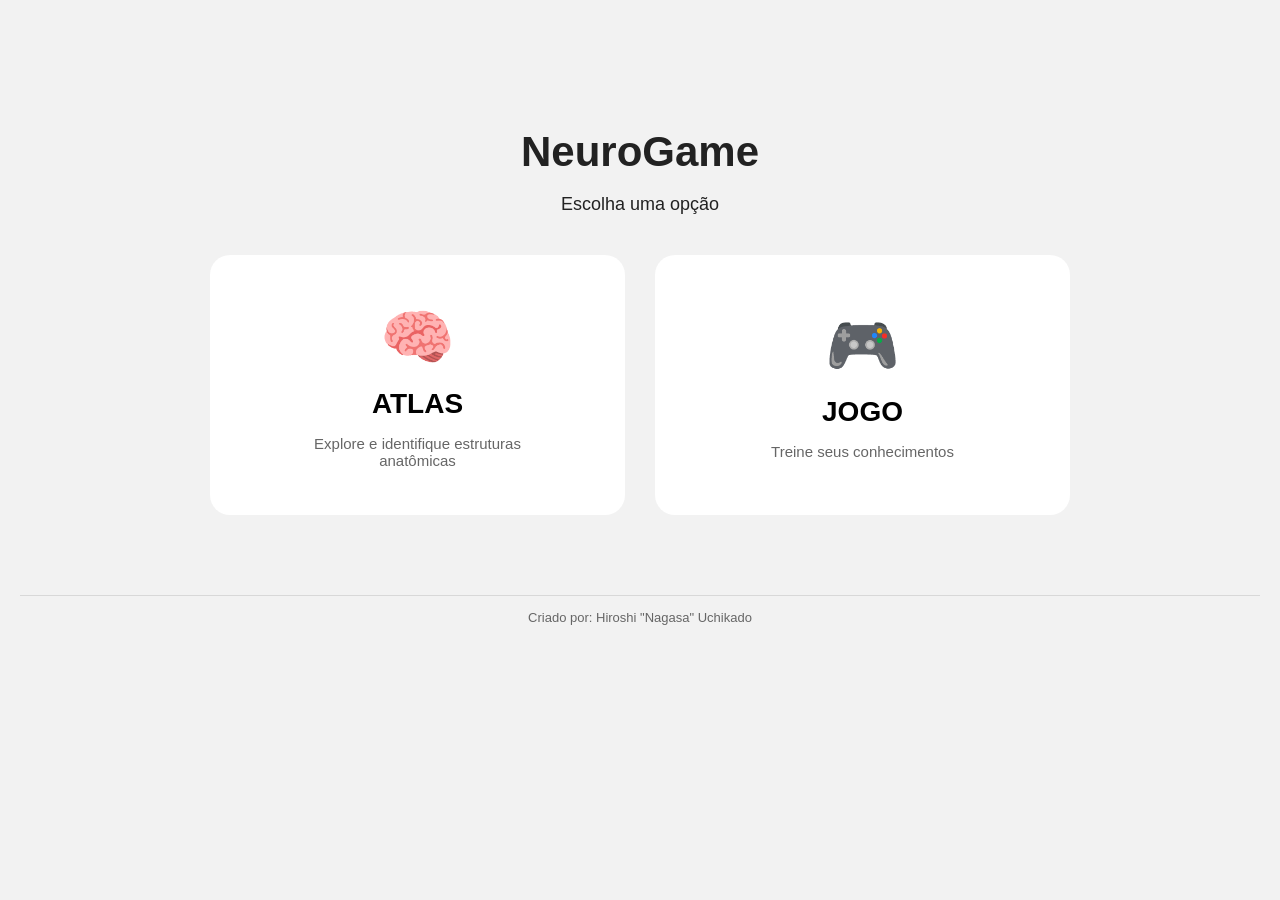
==== index.html @ 79e235a6 "Versão 1.2" ====
<!DOCTYPE html>
<html lang="pt-BR">

<head>

    <meta charset="UTF-8">

    <meta
        name="viewport"
        content="width=device-width, initial-scale=1.0"
    >

    <title>NeuroGame</title>

    <link
        rel="stylesheet"
        href="style.css"
    >

</head>


<body>


<main class="menu-principal">

    <h1>
        NeuroGame
    </h1>

    <p>
        Escolha uma opção
    </p>


    <div class="opcoes-principais">


        <button
            class="opcao-principal"
            id="abrirAtlas"
            type="button"
        >

            <span class="icone-principal">
                🧠
            </span>

            <strong>
                ATLAS
            </strong>

            <small>
                Explore e identifique estruturas anatômicas
            </small>

        </button>


        <button
            class="opcao-principal"
            id="abrirJogo"
            type="button"
        >

            <span class="icone-principal">
                🎮
            </span>

            <strong>
                JOGO
            </strong>

            <small>
                Treine seus conhecimentos
            </small>

        </button>


    </div>

</main>


<script>

    document
        .getElementById(
            "abrirAtlas"
        )
        .addEventListener(
            "click",
            function() {

                window.location.href =
                    "atlas.html";

            }
        );


    document
        .getElementById(
            "abrirJogo"
        )
        .addEventListener(
            "click",
            function() {

                window.location.href =
                    "jogo-menu.html";

            }
        );

</script>
<footer class="assinatura-site">

    Criado por: Hiroshi "Nagasa" Uchikado

</footer>

</body>

</html>
---- style.css ----
/* ======================================================
   NEUROGAME — STYLE.CSS
   ====================================================== */


/* =========================
   BASE
   ========================= */

* {
    box-sizing: border-box;
}


body {
    margin: 0;
    padding: 20px;

    font-family:
        Arial,
        Helvetica,
        sans-serif;

    background: #f2f2f2;
    color: #222;
}


/* ======================================================
   MENU DE MAPAS / ATLAS
   ====================================================== */

.menu-mapas {
    display: grid;

    grid-template-columns:
        repeat(
            4,
            minmax(0, 1fr)
        );

    gap: 20px;

    max-width: 1000px;

    margin: 30px auto;

    padding: 0 20px;
}


/* =========================
   CARDS DE MAPA E ATLAS
   ========================= */

.card-mapa,
.card-atlas {

    width: 100%;

    padding: 14px;

    border:
        2px solid transparent;

    border-radius: 14px;

    background: white;

    cursor: pointer;

    display: flex;

    flex-direction: column;

    align-items: center;

    gap: 12px;

    transition:
        transform 0.2s ease,
        border-color 0.2s ease,
        box-shadow 0.2s ease;
}


.card-mapa img,
.card-atlas img {

    width: 100%;

    height: 150px;

    object-fit: contain;

    border-radius: 10px;
}


.card-mapa span,
.card-atlas span {

    font-size: 16px;

    font-weight: 700;

    text-align: center;

    line-height: 1.3;
}


@media (hover: hover) and (pointer: fine) {

    .card-mapa:hover,
    .card-atlas:hover {

        transform:
            translateY(-4px);

        border-color:
            #777;

        box-shadow:
            0 6px 18px
            rgba(0, 0, 0, 0.12);

    }

}


.card-mapa.selecionado,
.card-atlas.selecionado {

    border-color: #222;

    box-shadow:
        0 6px 18px
        rgba(0, 0, 0, 0.14);

}


/* =========================
   TABLET
   ========================= */

@media (max-width: 900px) {

    .menu-mapas {

        grid-template-columns:
            repeat(
                2,
                minmax(0, 1fr)
            );

    }

}


/* =========================
   CELULAR
   ========================= */

@media (max-width: 500px) {

    body {

        padding: 12px;

    }


    .menu-mapas {

        grid-template-columns:
            1fr;

        padding: 0;

    }

}


/* ======================================================
   MENU DE MODOS
   ====================================================== */

.menu-modos {

    display: none;

    margin-top: 30px;

    text-align: center;

}


.menu-modos.visivel {

    display: block;

}


.botao-modo {

    margin: 10px;

    padding:
        14px 24px;

    border: none;

    border-radius: 10px;

    font-size: 18px;

    cursor: pointer;

}


/* ======================================================
   ÁREA DO JOGO
   ====================================================== */

.game {

    text-align: center;

}


/* =========================
   IMAGEM ANATÔMICA + SVG
   ========================= */

.cerebro {

    position: relative;

    width: 713px;

    max-width: 100%;

    margin:
        20px auto;

}


.cerebro img {

    display: block;

    width: 100%;

    height: auto;

}


/* =========================
   CAMADA SVG
   ========================= */

.hotspots {

    position: absolute;

    top: 0;

    left: 0;

    width: 100%;

    height: 100%;

    pointer-events: none;

}


/* ======================================================
   ATIVAR SVG NO MODO CLICAR
   ====================================================== */

body.modo-clicar #camadaHotspots {

    pointer-events: auto;

    touch-action: manipulation;

}


/* ======================================================
   ESTRUTURAS DO JOGO
   ====================================================== */


/* =========================
   ÁREAS / POLÍGONOS
   ========================= */

.estrutura-area {

    fill: transparent;

    stroke: transparent;

    cursor: pointer;

    pointer-events: all;

}


/* =========================
   LINHAS / SULCOS
   ========================= */

.estrutura-linha {

    fill: none;

    stroke: transparent;

    stroke-width: 24;

    stroke-linecap: round;

    stroke-linejoin: round;

    cursor: pointer;

    pointer-events: stroke;

}


/* ======================================================
   HITBOX INVISÍVEL DAS LINHAS
   ====================================================== */


/* =========================
   COMPUTADOR
   ========================= */

.estrutura-hitbox {

    fill: none;


    /*
        Quase transparente.

        Evitamos stroke: transparent porque
        alguns navegadores podem ter comportamento
        diferente com pointer-events.
    */

    stroke:
        rgba(
            0,
            0,
            0,
            0.001
        );


    /*
        Área clicável da linha no computador.
    */

    stroke-width: 32;


    stroke-linecap: round;

    stroke-linejoin: round;


    /*
        Apenas o traçado invisível
        recebe o clique.
    */

    pointer-events: stroke;


    cursor: pointer;


    /*
        Mantém a largura da hitbox
        constante mesmo quando o SVG
        é redimensionado.
    */

    vector-effect:
        non-scaling-stroke;

}


/* =========================
   HITBOX MOBILE / TABLET
   ========================= */

@media (max-width: 768px) {

    .estrutura-hitbox {

        /*
            Área maior para o dedo.
        */

        stroke-width: 44;

    }

}


/* =========================
   HOVER SOMENTE NO MODO CLICAR
   ========================= */

@media (hover: hover) and (pointer: fine) {

    .modo-clicar
    .estrutura-area:hover {

        fill:
            rgba(
                255,
                215,
                0,
                0.35
            );

        stroke: #222;

        stroke-width: 2;

    }


    .modo-clicar
    .estrutura-linha:hover {

        fill: none;

        stroke:
            rgba(
                230,
                170,
                0,
                0.95
            );

        stroke-width: 8;

        stroke-linecap: round;
        stroke-linejoin: round;

        vector-effect:
            non-scaling-stroke;

    }


    .modo-clicar
    .estrutura-linha:has(+ .estrutura-hitbox:hover) {

        fill: none;

        stroke:
            rgba(
                230,
                170,
                0,
                0.95
            );

        stroke-width: 8;

        stroke-linecap: round;
        stroke-linejoin: round;

        vector-effect:
            non-scaling-stroke;

    }

}


/* =========================
   ACERTO / ERRO — ÁREA
   ========================= */

.estrutura-area.correto {

    fill:
        rgba(
            0,
            200,
            0,
            0.35
        );

    stroke: green;

    stroke-width: 2;

}


.estrutura-area.errado {

    fill:
        rgba(
            255,
            0,
            0,
            0.35
        );

    stroke: red;

    stroke-width: 2;

}


/* =========================
   ACERTO / ERRO — LINHA
   ========================= */

.estrutura-linha.correto {

    fill: none;

    stroke: green;

    stroke-width: 8;

    stroke-linecap: round;
    stroke-linejoin: round;

    vector-effect:
        non-scaling-stroke;

}


.estrutura-linha.errado {

    fill: none;

    stroke: red;

    stroke-width: 8;

    stroke-linecap: round;
    stroke-linejoin: round;

    vector-effect:
        non-scaling-stroke;

}


/* =========================
   DESTAQUE MODO DIGITAR
   ========================= */

.estrutura-area.destacada {

    fill:
        rgba(
            255,
            215,
            0,
            0.45
        );

    stroke:
        rgba(
            230,
            170,
            0,
            0.95
        );

    stroke-width: 3;

    stroke-linejoin: round;

    pointer-events: none;

}


.estrutura-linha.destacada {

    fill: none;

    stroke:
        rgba(
            230,
            170,
            0,
            0.95
        );

    stroke-width: 8;

    stroke-linecap: round;
    stroke-linejoin: round;

    pointer-events: none;

    vector-effect:
        non-scaling-stroke;

}


/* =========================
   CURSOR POR MODO
   ========================= */

.modo-clicar
.estrutura-area,

.modo-clicar
.estrutura-linha,

.modo-clicar
.estrutura-hitbox {

    cursor: pointer;

    touch-action: manipulation;

}


.modo-digitar
.estrutura-area,

.modo-digitar
.estrutura-linha {

    cursor: default;

}


/* ======================================================
   BOTÕES DA PARTIDA
   ====================================================== */

.acoes-partida {

    display: none;

    justify-content: center;

    gap: 15px;

    margin:
        25px auto;

    flex-wrap: wrap;

}


.acoes-partida.visivel {

    display: flex;

}


.botao-acao {

    padding:
        12px 22px;

    border: none;

    border-radius: 10px;

    font-size: 16px;

    font-weight: 600;

    cursor: pointer;

}


@media (hover: hover) and (pointer: fine) {

    .botao-acao:hover {

        opacity: 0.85;

    }

}


/* ======================================================
   MODO DIGITAR
   ====================================================== */

.area-digitar {

    display: none;

    justify-content: center;

    align-items: center;

    gap: 10px;

    margin:
        20px auto;

    flex-wrap: wrap;

}


.area-digitar.visivel {

    display: flex;

}


.area-digitar input {

    width: 300px;

    max-width: 90%;

    padding: 12px;

    font-size: 17px;

    border:
        1px solid #aaa;

    border-radius: 8px;

}


.area-digitar button {

    padding:
        12px 20px;

    font-size: 16px;

    cursor: pointer;

    border: none;

    border-radius: 8px;

}


/* ======================================================
   ANALYTICS
   ====================================================== */

.painel-analytics {

    margin:
        30px auto;

    padding: 20px;

    max-width: 1000px;

    background: #f5f5f5;

    border:
        1px solid #ccc;

    border-radius: 12px;

    text-align: left;

}


.painel-analytics h3 {

    margin-top: 0;

}


.registro-analytics {

    background: white;

    border:
        1px solid #ddd;

    border-radius: 8px;

    padding: 12px;

    margin-bottom: 12px;

    font-family: monospace;

    font-size: 14px;

    overflow-x: auto;

}


.registro-analytics.acerto {

    border-left:
        5px solid green;

}


.registro-analytics.erro {

    border-left:
        5px solid red;

}


/* ======================================================
   MODO PROVA
   ====================================================== */

.card-prova {

    max-width: 500px;

    margin:
        40px auto;

    padding: 24px;

    border:
        1px solid #ccc;

    border-radius: 14px;

    text-align: center;

    background: #f7f7f7;

}


.card-prova input,
.card-prova select {

    display: block;

    width: 100%;

    margin:
        10px 0 18px;

    padding: 10px;

    font-size: 16px;

    border-radius: 8px;

    border:
        1px solid #aaa;

}


.card-prova button {

    padding:
        12px 24px;

    font-size: 16px;

    font-weight: 600;

    border: none;

    border-radius: 10px;

    cursor: pointer;

}


/* ======================================================
   ATLAS INTERATIVO
   ====================================================== */

.info-atlas {

    max-width: 600px;

    margin:
        20px auto;

    padding: 15px;

    border:
        1px solid #ccc;

    border-radius: 10px;

    background: #f7f7f7;

    font-size: 18px;

}


.info-atlas strong {

    margin-left: 8px;

}


/* ==================================================
   ESTRUTURAS DO ATLAS
   ================================================== */

.estrutura-atlas {

    cursor: pointer;

    transition:
        filter 0.2s ease,
        stroke-width 0.2s ease;

}


/* POLÍGONOS */

.estrutura-atlas.estrutura-area {

    pointer-events: all;

}


/* LINHAS */

.estrutura-atlas.estrutura-linha {

    fill: none;

    pointer-events: stroke;

}


/* HOVER */

.estrutura-atlas:hover {

    filter:
        brightness(1.3);

}


/* =========================
   HOVER DO ATLAS
   ========================= */

@media (hover: hover) and (pointer: fine) {

    .estrutura-atlas.estrutura-area:hover {

        fill:
            rgba(
                255,
                215,
                0,
                0.30
            );

        stroke: #222;

        stroke-width: 2;

    }


    .estrutura-atlas.estrutura-linha:hover {

        stroke:
            rgba(
                255,
                215,
                0,
                0.8
            );

        stroke-width: 24;

    }

}


/* =========================
   ESTRUTURA SELECIONADA
   ========================= */

.estrutura-atlas.estrutura-area.selecionada-atlas {

    fill:
        rgba(
            0,
            150,
            255,
            0.35
        );

    stroke: #0066aa;

    stroke-width: 2;

}


.estrutura-atlas.estrutura-linha.selecionada-atlas {

    fill: none;

    stroke: #0066aa;

    stroke-width: 24;

}


.acoes-atlas {

    margin:
        25px auto;

}


/* ======================================================
   MENU PRINCIPAL
   ====================================================== */

.menu-principal {

    text-align: center;

    max-width: 900px;

    margin:
        60px auto;

    padding: 20px;

}


.menu-principal h1 {

    font-size: 42px;

    margin-bottom: 10px;

}


.menu-principal > p {

    font-size: 18px;

    margin-bottom: 40px;

}


/* =========================
   OPÇÕES PRINCIPAIS
   ========================= */

.opcoes-principais {

    display: grid;

    grid-template-columns:
        repeat(
            2,
            minmax(0, 1fr)
        );

    gap: 30px;

}


.opcao-principal {

    min-height: 260px;

    padding: 30px;

    border:
        2px solid transparent;

    border-radius: 20px;

    background: white;

    cursor: pointer;

    display: flex;

    flex-direction: column;

    justify-content: center;

    align-items: center;

    gap: 15px;

    transition:
        transform 0.2s ease,
        border-color 0.2s ease,
        box-shadow 0.2s ease;

}


@media (hover: hover) and (pointer: fine) {

    .opcao-principal:hover {

        transform:
            translateY(-6px);

        border-color: #555;

        box-shadow:
            0 10px 25px
            rgba(0, 0, 0, 0.12);

    }

}


.icone-principal {

    font-size: 60px;

}


.opcao-principal strong {

    font-size: 28px;

}


.opcao-principal small {

    font-size: 15px;

    color: #666;

    max-width: 240px;

}


/* =========================
   MOBILE — MENU PRINCIPAL
   ========================= */

@media (max-width: 600px) {

    .menu-principal {

        margin:
            30px auto;

        padding: 10px;

    }


    .menu-principal h1 {

        font-size: 34px;

    }


    .opcoes-principais {

        grid-template-columns:
            1fr;

    }


    .opcao-principal {

        min-height: 210px;

        padding: 24px;

    }

}


/* ==================================================
   MENU DE CATEGORIAS DO JOGO
   ================================================== */

.menu-categorias {

    display: flex;

    flex-direction: column;

    gap: 12px;

    width: 100%;

    max-width: 500px;

    margin:
        20px auto
        30px auto;

}


/* BOTÕES DAS CATEGORIAS */

.botao-categoria {

    width: 100%;

    padding:
        16px 20px;

    border:
        2px solid #dddddd;

    border-radius: 12px;

    background: white;

    font-size: 18px;

    font-weight: 600;

    cursor: pointer;

    transition: 0.2s;

}


/* PASSAR O MOUSE */

.botao-categoria:hover {

    transform:
        translateY(-2px);

    border-color:
        #555555;

}


/* CATEGORIA SELECIONADA */

.botao-categoria.selecionado {

    border-color:
        #000000;

    background:
        #eeeeee;

    transform:
        scale(1.02);

}


/* CELULAR */

@media (max-width: 600px) {

    .menu-categorias {

        width: 100%;

        gap: 10px;

    }


    .botao-categoria {

        font-size: 16px;

        padding: 14px;

    }

}


/* ======================================================
   NEUROGAME — VISUALIZAÇÃO MOBILE

   No modo clicar, as marcações ficam visíveis
   em telas menores.
   ====================================================== */

@media (max-width: 768px) {


    /* ==================================================
       POLÍGONOS / ÁREAS
       ================================================== */

    body.modo-clicar
    #camadaHotspots
    .estrutura-area {

        fill:
            rgba(
                0,
                120,
                255,
                0.18
            );

        stroke:
            rgba(
                0,
                90,
                220,
                0.85
            );

        stroke-width: 3;

        stroke-linejoin:
            round;

        cursor: pointer;

    }


    /* ==================================================
       LINHAS / SULCOS VISÍVEIS
       ================================================== */

    body.modo-clicar
    #camadaHotspots
    .estrutura-linha {

        fill: none;

        stroke:
            rgba(
                0,
                90,
                220,
                0.85
            );

        /*
            Mesma linguagem visual do contorno dos polígonos.
            A hitbox continua maior e invisível.
        */

        stroke-width: 8;

        stroke-linecap:
            round;

        stroke-linejoin:
            round;

        cursor: pointer;

    }


    /* ==================================================
       HITBOX MOBILE
       ================================================== */

    body.modo-clicar
    #camadaHotspots
    .estrutura-hitbox {

        stroke-width: 44;

    }

}

/* ======================================================
   ASSINATURA DO SITE
   ====================================================== */

.assinatura-site {
    width: 100%;
    text-align: center;

    margin-top: 40px;
    padding: 14px 10px;

    font-size: 13px;
    color: #666;

    border-top: 1px solid #d8d8d8;
}
/* ======================================================
   FEEDBACK FINAL DA PARTIDA
   ====================================================== */

.feedback-final-overlay {
    position: fixed;
    inset: 0;
    z-index: 9999;

    display: flex;
    align-items: center;
    justify-content: center;

    padding: 20px;

    background:
        rgba(
            0,
            0,
            0,
            0.62
        );

    overflow-y: auto;
}


.feedback-final-card {
    width: 100%;
    max-width: 720px;

    max-height:
        calc(
            100vh - 40px
        );

    overflow-y: auto;

    padding: 28px;

    border-radius: 18px;

    background: #ffffff;

    box-shadow:
        0 20px 60px
        rgba(
            0,
            0,
            0,
            0.25
        );

    text-align: center;
}


.feedback-final-card h2 {
    margin:
        0 0 12px;

    font-size: 30px;
}


.feedback-final-classificacao {
    margin:
        0 0 8px;

    font-size: 22px;
}


.feedback-final-mensagem {
    margin:
        0 auto 24px;

    max-width: 560px;

    color: #555;

    line-height: 1.5;
}


.feedback-final-resumo {
    display: grid;

    grid-template-columns:
        repeat(
            4,
            minmax(0, 1fr)
        );

    gap: 12px;

    margin:
        20px 0 28px;
}


.feedback-final-resumo > div {
    padding:
        16px 10px;

    border:
        1px solid #dddddd;

    border-radius: 12px;

    background: #f7f7f7;
}


.feedback-final-resumo strong {
    display: block;

    margin-bottom: 6px;

    font-size: 21px;
}


.feedback-final-resumo span {
    font-size: 13px;

    color: #666;
}


.feedback-final-revisao {
    margin-top: 10px;

    text-align: left;
}


.feedback-final-revisao h3 {
    margin-bottom: 12px;

    text-align: center;
}


.feedback-final-lista {
    display: flex;

    flex-direction: column;

    gap: 8px;
}


.feedback-final-item {
    display: flex;

    align-items: center;

    justify-content: space-between;

    gap: 15px;

    padding:
        12px 14px;

    border:
        1px solid #e1e1e1;

    border-radius: 10px;

    background: #fafafa;
}


.feedback-final-item span {
    font-weight: 600;
}


.feedback-final-item strong {
    white-space: nowrap;

    font-size: 14px;
}


.feedback-final-perfeito {
    padding: 18px;

    border-radius: 12px;

    background: #f5f5f5;

    text-align: center;
}


.feedback-final-botoes {
    display: flex;

    justify-content: center;

    gap: 10px;

    margin-top: 26px;

    flex-wrap: wrap;
}


.feedback-final-botoes button {
    padding:
        12px 18px;

    border: none;

    border-radius: 10px;

    font-size: 15px;

    font-weight: 600;

    cursor: pointer;
}


.feedback-final-botoes button:hover {
    opacity: 0.85;
}


@media (max-width: 700px) {

    .feedback-final-overlay {
        padding: 12px;
    }


    .feedback-final-card {
        padding:
            20px 16px;

        max-height:
            calc(
                100vh - 24px
            );
    }


    .feedback-final-card h2 {
        font-size: 25px;
    }


    .feedback-final-resumo {
        grid-template-columns:
            repeat(
                2,
                minmax(0, 1fr)
            );
    }


    .feedback-final-item {
        align-items: flex-start;
    }


    .feedback-final-botoes {
        flex-direction: column;
    }


    .feedback-final-botoes button {
        width: 100%;
    }

}


/* ======================================================
   SELEÇÃO DE TÓPICOS — NEUROGAME
   ====================================================== */

#menuTopicos {
    width: 100%;
    max-width: 700px;
    margin: 30px auto;
    padding: 32px 28px;

    box-sizing: border-box;

    flex-direction: column;
    align-items: center;

    background: #ffffff;

    border: 1px solid #e4e4e4;
    border-radius: 18px;

    box-shadow:
        0 10px 30px rgba(0, 0, 0, 0.08);

    text-align: center;
}


#menuTopicos h2 {
    margin: 0 0 8px;

    font-size: 28px;
    font-weight: 700;
}


#menuTopicos > p {
    margin: 0 0 25px;

    font-size: 15px;
    color: #666;

    line-height: 1.5;
}


/* ======================================================
   LISTA DE TÓPICOS
   ====================================================== */

.lista-topicos {
    width: 100%;

    display: grid;

    grid-template-columns:
        repeat(
            auto-fit,
            minmax(180px, 1fr)
        );

    gap: 14px;

    margin-bottom: 25px;
}


/* ======================================================
   BOTÃO DE TÓPICO
   ====================================================== */

.botao-topico {
    min-height: 64px;

    padding: 16px 20px;

    border: 2px solid #e2e2e2;
    border-radius: 14px;

    background: #fafafa;

    font-size: 17px;
    font-weight: 600;

    cursor: pointer;

    transition:
        transform 0.2s ease,
        box-shadow 0.2s ease,
        border-color 0.2s ease,
        background 0.2s ease;
}


.botao-topico:hover {
    transform: translateY(-2px);

    background: #ffffff;

    border-color: #a9a9a9;

    box-shadow:
        0 7px 18px rgba(0, 0, 0, 0.09);
}


/* ======================================================
   BOTÃO VOLTAR DO MENU DE TÓPICOS
   ====================================================== */

#menuTopicos .botao-voltar {
    margin-top: 5px;

    padding: 11px 20px;

    border: none;
    border-radius: 10px;

    background: #eeeeee;

    font-size: 15px;
    font-weight: 600;

    cursor: pointer;

    transition:
        background 0.2s ease,
        transform 0.2s ease;
}


#menuTopicos .botao-voltar:hover {
    background: #dddddd;

    transform: translateY(-1px);
}


/* ======================================================
   CONFIGURAÇÃO DA PROVA
   ====================================================== */

#menuConfiguracaoProva {
    width: 100%;
    max-width: 700px;

    margin: 30px auto;

    padding: 32px 28px;

    box-sizing: border-box;

    background: #ffffff;

    border: 1px solid #e4e4e4;
    border-radius: 18px;

    box-shadow:
        0 10px 30px rgba(0, 0, 0, 0.08);

    text-align: center;
}


/* ======================================================
   CAMPOS DA PROVA
   ====================================================== */

#menuConfiguracaoProva input[type="number"],
#menuConfiguracaoProva select {
    padding: 9px 12px;

    border: 1px solid #cccccc;
    border-radius: 8px;

    background: #ffffff;

    font-size: 15px;
}


#menuConfiguracaoProva input[type="number"] {
    width: 90px;
}


/* ======================================================
   ÁREA DE TÓPICOS DA PROVA
   ====================================================== */

.area-topicos-prova {
    margin: 28px 0;

    padding: 22px;

    border-radius: 14px;

    background: #f7f7f7;

    border: 1px solid #e7e7e7;
}


.area-topicos-prova h3 {
    margin: 0 0 8px;

    font-size: 21px;
}


.area-topicos-prova > p {
    margin: 0 0 20px;

    font-size: 14px;
    color: #666;
}


/* ======================================================
   CHECKBOXES DA PROVA
   ====================================================== */

.lista-topicos-prova {
    display: grid;

    grid-template-columns:
        repeat(
            auto-fit,
            minmax(190px, 1fr)
        );

    gap: 12px;
}


.opcao-topico-prova {
    display: flex;

    align-items: center;

    gap: 10px;

    min-height: 50px;

    padding: 12px 15px;

    box-sizing: border-box;

    background: #ffffff;

    border: 1px solid #dddddd;
    border-radius: 10px;

    cursor: pointer;

    transition:
        border-color 0.2s ease,
        box-shadow 0.2s ease,
        transform 0.2s ease;
}


.opcao-topico-prova:hover {
    border-color: #aaaaaa;

    box-shadow:
        0 4px 12px rgba(0, 0, 0, 0.07);

    transform: translateY(-1px);
}


.opcao-topico-prova input {
    width: 18px;
    height: 18px;

    cursor: pointer;
}


.opcao-topico-prova span {
    font-size: 16px;
    font-weight: 600;
}


/* ======================================================
   BOTÕES DA CONFIGURAÇÃO DA PROVA
   ====================================================== */

#iniciarProva {
    padding: 12px 24px;

    border: none;
    border-radius: 10px;

    font-size: 16px;
    font-weight: 700;

    cursor: pointer;
}


#voltarModoProva {
    padding: 12px 20px;

    border: none;
    border-radius: 10px;

    background: #eeeeee;

    font-size: 15px;
    font-weight: 600;

    cursor: pointer;

    margin-left: 8px;
}


/* ======================================================
   RESPONSIVO — CELULAR
   ====================================================== */

@media (max-width: 700px) {

    #menuTopicos,
    #menuConfiguracaoProva {
        width: calc(100% - 24px);

        margin: 20px auto;

        padding: 24px 16px;

        border-radius: 14px;
    }


    #menuTopicos h2 {
        font-size: 24px;
    }


    .lista-topicos {
        grid-template-columns: 1fr;
    }


    .lista-topicos-prova {
        grid-template-columns: 1fr;
    }


    .botao-topico {
        width: 100%;
    }


    .opcao-topico-prova {
        width: 100%;
    }


    #menuConfiguracaoProva input[type="number"],
    #menuConfiguracaoProva select {
        margin-top: 6px;
    }


    #iniciarProva,
    #voltarModoProva {
        width: 100%;

        margin:
            8px 0 0;
    }

}

/* ======================================================
   AJUSTES FINAIS — MENU DE TÓPICOS E MODO PROVA
   Compatível com o novo jogo-menu.html
   ====================================================== */

#tituloMenuPrincipal {
    margin: 22px 0 10px;
    text-align: center;
}

#menuTopicos {
    width: min(700px, calc(100% - 24px));
    margin: 28px auto 32px;
    padding: 30px 26px;
    flex-direction: column;
    align-items: stretch;
    justify-content: center;
    gap: 0;
    background: #ffffff;
    border: 1px solid #e1e1e1;
    border-radius: 18px;
    box-shadow: 0 10px 28px rgba(0, 0, 0, 0.08);
    text-align: center;
}

#menuTopicos h2 {
    width: 100%;
    margin: 0 0 8px;
    font-size: 28px;
    line-height: 1.2;
}

#menuTopicos > p {
    width: 100%;
    margin: 0 0 24px;
    color: #666;
    font-size: 15px;
    line-height: 1.5;
}

.lista-topicos {
    width: 100%;
    margin: 0 0 20px;
    padding: 0;
    display: grid;
    grid-template-columns: repeat(auto-fit, minmax(190px, 1fr));
    gap: 12px;
}

.botao-topico {
    width: 100%;
    min-height: 62px;
    margin: 0;
    display: flex;
    align-items: center;
    justify-content: center;
    padding: 14px 18px;
    border: 2px solid #dedede;
    border-radius: 12px;
    background: #ffffff;
    font-size: 17px;
    font-weight: 700;
    line-height: 1.25;
    cursor: pointer;
}

#menuTopicos .botao-voltar {
    align-self: center;
    min-width: 130px;
    margin: 2px 0 0;
    padding: 11px 20px;
    border: none;
    border-radius: 10px;
    background: #eeeeee;
    font-size: 15px;
    font-weight: 600;
    cursor: pointer;
}

#menuConfiguracaoProva {
    width: min(700px, calc(100% - 24px));
    margin: 28px auto 32px;
    padding: 30px 26px;
    background: #ffffff;
    border: 1px solid #e1e1e1;
    border-radius: 18px;
    box-shadow: 0 10px 28px rgba(0, 0, 0, 0.08);
    text-align: center;
}

#menuConfiguracaoProva h2 {
    margin: 0 0 24px;
    font-size: 28px;
    line-height: 1.2;
}

.campos-configuracao-prova {
    width: 100%;
    max-width: 560px;
    margin: 0 auto 24px;
    display: grid;
    grid-template-columns: repeat(2, minmax(0, 1fr));
    gap: 16px;
}

.campo-prova {
    display: flex;
    flex-direction: column;
    align-items: stretch;
    gap: 8px;
    text-align: left;
}

.campo-prova label {
    margin: 0;
    font-size: 14px;
    font-weight: 700;
    color: #333;
}

#menuConfiguracaoProva .campo-prova input[type="number"],
#menuConfiguracaoProva .campo-prova select {
    width: 100%;
    height: 44px;
    margin: 0;
    padding: 9px 12px;
    border: 1px solid #cccccc;
    border-radius: 9px;
    background: #ffffff;
    font-size: 15px;
}

.area-topicos-prova {
    width: 100%;
    max-width: 560px;
    margin: 0 auto 24px;
    padding: 20px;
    background: #f7f7f7;
    border: 1px solid #e5e5e5;
    border-radius: 14px;
}

.area-topicos-prova h3 {
    margin: 0 0 7px;
    font-size: 21px;
    line-height: 1.25;
}

.area-topicos-prova > p {
    margin: 0 0 18px;
    color: #666;
    font-size: 14px;
    line-height: 1.45;
}

.lista-topicos-prova {
    display: grid;
    grid-template-columns: repeat(auto-fit, minmax(180px, 1fr));
    gap: 10px;
}

.opcao-topico-prova {
    width: 100%;
    min-height: 52px;
    display: flex;
    align-items: center;
    gap: 10px;
    margin: 0;
    padding: 11px 13px;
    background: #ffffff;
    border: 1px solid #dddddd;
    border-radius: 10px;
    text-align: left;
    cursor: pointer;
}

.opcao-topico-prova input[type="checkbox"] {
    width: 18px;
    height: 18px;
    margin: 0;
    flex: 0 0 auto;
    cursor: pointer;
}

.opcao-topico-prova span {
    font-size: 15px;
    font-weight: 600;
}

.acoes-configuracao-prova {
    width: 100%;
    max-width: 560px;
    margin: 0 auto;
    display: flex;
    justify-content: center;
    align-items: center;
    gap: 10px;
    flex-wrap: wrap;
}

#iniciarProva,
#voltarModoProva {
    min-height: 44px;
    margin: 0;
    padding: 11px 20px;
    border: none;
    border-radius: 10px;
    font-size: 15px;
    font-weight: 700;
    cursor: pointer;
}

#iniciarProva {
    background: #222;
    color: #ffffff;
}

#voltarModoProva {
    background: #eeeeee;
    color: #222;
}

@media (hover: hover) and (pointer: fine) {
    #iniciarProva:hover,
    #voltarModoProva:hover,
    #menuTopicos .botao-voltar:hover {
        opacity: 0.86;
    }

    .botao-topico:hover,
    .opcao-topico-prova:hover {
        transform: translateY(-2px);
        box-shadow: 0 5px 14px rgba(0, 0, 0, 0.08);
    }
}

.acoes-atlas {
    margin: 22px auto 10px;
    text-align: center;
}

#voltarPrincipalJogo {
    margin: 0 auto;
}

@media (max-width: 700px) {
    #tituloMenuPrincipal {
        margin-top: 16px;
        font-size: 24px;
    }

    #menuTopicos,
    #menuConfiguracaoProva {
        width: 100%;
        margin: 18px auto 24px;
        padding: 22px 16px;
        border-radius: 14px;
    }

    #menuTopicos h2,
    #menuConfiguracaoProva h2 {
        font-size: 24px;
    }

    .lista-topicos,
    .lista-topicos-prova,
    .campos-configuracao-prova {
        grid-template-columns: 1fr;
    }

    .campos-configuracao-prova,
    .area-topicos-prova,
    .acoes-configuracao-prova {
        max-width: 100%;
    }

    .botao-topico,
    .opcao-topico-prova {
        width: 100%;
    }

    .acoes-configuracao-prova {
        flex-direction: column;
    }

    #iniciarProva,
    #voltarModoProva {
        width: 100%;
    }
}
/* ======================================================
   NEUROGAME — REFRESH VISUAL FINAL DOS BOTÕES
   ====================================================== */

/* Área geral do jogo */
.game {
    max-width: 1100px;
    margin: 0 auto;
    padding: 18px 16px 56px;
    text-align: center;
}

.game h1 {
    margin: 0 0 14px;
    font-size: clamp(34px, 5vw, 54px);
    line-height: 1.05;
}

.game h2 {
    margin: 0 0 18px;
    line-height: 1.2;
}

/* Base unificada dos botões principais */
.botao-acao,
.botao-modo,
.botao-categoria,
#iniciarProva,
#voltarModoProva,
#menuTopicos .botao-voltar {
    display: inline-flex;
    align-items: center;
    justify-content: center;
    min-height: 50px;
    padding: 13px 20px;
    border: 1px solid #d7dce2;
    border-radius: 14px;
    background: #ffffff;
    color: #20242a;
    font-family: inherit;
    font-size: 16px;
    font-weight: 700;
    line-height: 1.2;
    text-align: center;
    cursor: pointer;
    box-shadow: 0 4px 12px rgba(0, 0, 0, 0.06);
    transition:
        transform 0.18s ease,
        box-shadow 0.18s ease,
        border-color 0.18s ease,
        background 0.18s ease;
}

@media (hover: hover) and (pointer: fine) {
    .botao-acao:hover,
    .botao-modo:hover,
    .botao-categoria:hover,
    #iniciarProva:hover,
    #voltarModoProva:hover,
    #menuTopicos .botao-voltar:hover {
        transform: translateY(-2px);
        border-color: #aeb7c2;
        background: #fafbfc;
        box-shadow: 0 8px 20px rgba(0, 0, 0, 0.10);
        opacity: 1;
    }
}

.botao-acao:active,
.botao-modo:active,
.botao-categoria:active,
#iniciarProva:active,
#voltarModoProva:active,
#menuTopicos .botao-voltar:active {
    transform: translateY(0);
    box-shadow: 0 3px 8px rgba(0, 0, 0, 0.08);
}

.botao-acao:focus-visible,
.botao-modo:focus-visible,
.botao-categoria:focus-visible,
#iniciarProva:focus-visible,
#voltarModoProva:focus-visible,
#menuTopicos .botao-voltar:focus-visible {
    outline: 3px solid rgba(45, 108, 223, 0.25);
    outline-offset: 3px;
}

.botao-categoria.selecionado,
.botao-modo.selecionado,
.card-mapa.selecionado,
.card-atlas.selecionado {
    border-color: #2d6cdf;
    background: #eef4ff;
    box-shadow: 0 7px 18px rgba(45, 108, 223, 0.14);
}

/* Menu inicial */
.menu-categorias {
    width: min(520px, 100%);
    max-width: 520px;
    margin: 24px auto 28px;
    display: flex;
    flex-direction: column;
    gap: 12px;
}

.menu-categorias .botao-categoria {
    width: 100%;
    min-height: 58px;
    margin: 0;
    font-size: 17px;
}

/* Menu de modos */
.menu-modos {
    width: min(720px, 100%);
    margin: 28px auto 0;
    text-align: center;
}

.menu-modos.visivel {
    display: block;
}

.menu-modos h2 {
    margin-bottom: 18px;
}

.menu-modos .botao-modo,
.menu-modos > .botao-acao {
    min-width: 150px;
    margin: 6px;
}

/* Ações durante a partida */
.acoes-partida {
    display: none;
    justify-content: center;
    align-items: center;
    gap: 12px;
    margin: 22px auto 26px;
    flex-wrap: wrap;
}

.acoes-partida.visivel {
    display: flex;
}

.acoes-partida .botao-acao {
    min-width: 170px;
    margin: 0;
}

/* Botão de retorno ao menu principal */
.acoes-atlas {
    display: flex;
    justify-content: center;
    margin: 30px auto 8px;
}

#voltarPrincipalJogo {
    min-width: 250px;
    margin: 0;
}

/* Menu de tópicos */
#menuTopicos {
    width: min(700px, 100%);
    margin: 28px auto 32px;
    padding: 28px 24px;
    flex-direction: column;
    align-items: stretch;
    background: #ffffff;
    border: 1px solid #e0e3e7;
    border-radius: 20px;
    box-shadow: 0 10px 28px rgba(0, 0, 0, 0.07);
    text-align: center;
}

#menuTopicos h2 {
    margin: 0 0 8px;
    font-size: 28px;
}

#menuTopicos > p {
    margin: 0 0 22px;
    color: #667085;
    line-height: 1.45;
}

.lista-topicos {
    width: 100%;
    display: grid;
    grid-template-columns: repeat(auto-fit, minmax(190px, 1fr));
    gap: 12px;
    margin: 0 0 18px;
    padding: 0;
}

.botao-topico {
    width: 100%;
    min-height: 58px;
    margin: 0;
    display: flex;
    align-items: center;
    justify-content: center;
    padding: 14px 18px;
    border: 1px solid #d7dce2;
    border-radius: 14px;
    background: #ffffff;
    font-size: 17px;
    font-weight: 700;
    box-shadow: 0 4px 12px rgba(0, 0, 0, 0.05);
}

#menuTopicos .botao-voltar {
    align-self: center;
    min-width: 140px;
    margin: 0;
}

/* Configuração da prova */
#menuConfiguracaoProva {
    width: min(700px, 100%);
    margin: 28px auto 32px;
    padding: 28px 24px;
    background: #ffffff;
    border: 1px solid #e0e3e7;
    border-radius: 20px;
    box-shadow: 0 10px 28px rgba(0, 0, 0, 0.07);
    text-align: center;
}

#menuConfiguracaoProva h2 {
    margin: 0 0 22px;
    font-size: 28px;
}

.campos-configuracao-prova {
    width: 100%;
    max-width: 560px;
    margin: 0 auto 22px;
    display: grid;
    grid-template-columns: repeat(2, minmax(0, 1fr));
    gap: 16px;
}

.campo-prova {
    display: flex;
    flex-direction: column;
    gap: 8px;
    text-align: left;
}

.campo-prova label {
    font-size: 14px;
    font-weight: 700;
    color: #344054;
}

#menuConfiguracaoProva .campo-prova input[type="number"],
#menuConfiguracaoProva .campo-prova select {
    width: 100%;
    height: 46px;
    margin: 0;
    padding: 10px 12px;
    border: 1px solid #cfd5dc;
    border-radius: 11px;
    background: #ffffff;
    font: inherit;
}

#menuConfiguracaoProva .campo-prova input[type="number"]:focus,
#menuConfiguracaoProva .campo-prova select:focus {
    outline: none;
    border-color: #7aa7ff;
    box-shadow: 0 0 0 4px rgba(122, 167, 255, 0.16);
}

/* Conteúdos da prova */
.area-topicos-prova {
    width: 100%;
    max-width: 560px;
    margin: 0 auto 22px;
    padding: 18px;
    background: #f7f8fa;
    border: 1px solid #e1e5ea;
    border-radius: 14px;
}

.area-topicos-prova h3 {
    margin: 0 0 7px;
    font-size: 21px;
}

.area-topicos-prova > p {
    margin: 0 0 16px;
    color: #667085;
    line-height: 1.45;
}

.lista-topicos-prova {
    display: grid;
    grid-template-columns: repeat(auto-fit, minmax(180px, 1fr));
    gap: 10px;
}

.opcao-topico-prova {
    width: 100%;
    min-height: 52px;
    display: flex;
    align-items: center;
    gap: 10px;
    margin: 0;
    padding: 11px 13px;
    background: #ffffff;
    border: 1px solid #d7dce2;
    border-radius: 12px;
    text-align: left;
    cursor: pointer;
    transition:
        transform 0.18s ease,
        box-shadow 0.18s ease,
        border-color 0.18s ease;
}

@media (hover: hover) and (pointer: fine) {
    .opcao-topico-prova:hover {
        transform: translateY(-1px);
        border-color: #b7bec8;
        box-shadow: 0 5px 14px rgba(0, 0, 0, 0.07);
    }
}

.opcao-topico-prova input[type="checkbox"] {
    width: 18px;
    height: 18px;
    margin: 0;
    flex: 0 0 auto;
    accent-color: #2d6cdf;
    cursor: pointer;
}

.opcao-topico-prova span {
    font-size: 15px;
    font-weight: 650;
}

/* Botões da configuração da prova */
.acoes-configuracao-prova {
    width: 100%;
    max-width: 560px;
    margin: 0 auto;
    display: flex;
    justify-content: center;
    align-items: center;
    gap: 10px;
    flex-wrap: wrap;
}

#iniciarProva {
    min-width: 170px;
    background: #20242a;
    color: #ffffff;
    border-color: #20242a;
}

#voltarModoProva {
    min-width: 140px;
    margin: 0;
    background: #ffffff;
    color: #20242a;
}

/* Botões finais do feedback */
.feedback-final-botoes button {
    min-height: 46px;
    padding: 11px 18px;
    border: 1px solid #d7dce2;
    border-radius: 12px;
    background: #ffffff;
    font: inherit;
    font-size: 15px;
    font-weight: 700;
    cursor: pointer;
    box-shadow: 0 4px 10px rgba(0, 0, 0, 0.05);
    transition:
        transform 0.18s ease,
        box-shadow 0.18s ease,
        border-color 0.18s ease;
}

@media (hover: hover) and (pointer: fine) {
    .feedback-final-botoes button:hover {
        opacity: 1;
        transform: translateY(-2px);
        border-color: #afb7c1;
        box-shadow: 0 7px 16px rgba(0, 0, 0, 0.09);
    }
}

/* Mobile */
@media (max-width: 700px) {
    body {
        padding: 12px;
    }

    .game {
        padding: 10px 0 42px;
    }

    .game h1 {
        font-size: 38px;
    }

    .game h2,
    #tituloMenuPrincipal {
        font-size: 22px;
    }

    .menu-categorias {
        width: 100%;
        max-width: 360px;
    }

    .menu-categorias .botao-categoria {
        width: 100%;
    }

    .menu-modos .botao-modo,
    .menu-modos > .botao-acao,
    .acoes-partida .botao-acao,
    #voltarPrincipalJogo {
        width: 100%;
        max-width: 340px;
        margin: 6px auto;
    }

    #menuTopicos,
    #menuConfiguracaoProva {
        width: 100%;
        margin: 18px auto 24px;
        padding: 22px 16px;
        border-radius: 16px;
    }

    #menuTopicos h2,
    #menuConfiguracaoProva h2 {
        font-size: 24px;
    }

    .lista-topicos,
    .lista-topicos-prova,
    .campos-configuracao-prova {
        grid-template-columns: 1fr;
    }

    .acoes-configuracao-prova {
        flex-direction: column;
    }

    #iniciarProva,
    #voltarModoProva {
        width: 100%;
    }
}


/* ======================================================
   ACESSIBILIDADE
   ====================================================== */

.sr-only {
    position: absolute;
    width: 1px;
    height: 1px;
    padding: 0;
    margin: -1px;
    overflow: hidden;
    clip: rect(0, 0, 0, 0);
    white-space: nowrap;
    border: 0;
}


.erro-amigavel-overlay {

    position: fixed;

    inset: 0;

    z-index: 10000;

    display: flex;

    align-items: center;

    justify-content: center;

    padding: 20px;

    background:
        rgba(
            0,
            0,
            0,
            0.62
        );

}


.erro-amigavel-card {

    width: 100%;

    max-width: 520px;

    padding: 28px;

    border-radius: 18px;

    background: white;

    text-align: center;

    box-shadow:
        0 20px 60px
        rgba(
            0,
            0,
            0,
            0.25
        );

}


.erro-amigavel-card h2 {

    margin:
        0 0 12px;

}


.erro-amigavel-card p {

    margin:
        0 0 24px;

    color: #555;

    line-height: 1.5;

}


.erro-amigavel-botoes {

    display: flex;

    justify-content: center;

    gap: 10px;

    flex-wrap: wrap;

}


.erro-amigavel-botoes button {

    min-height: 46px;

    padding:
        12px 18px;

    border:
        1px solid #d7dce2;

    border-radius: 12px;

    background: white;

    font: inherit;

    font-weight: 700;

    cursor: pointer;

}


.erro-amigavel-botoes button:hover {

    background: #f5f5f5;

}
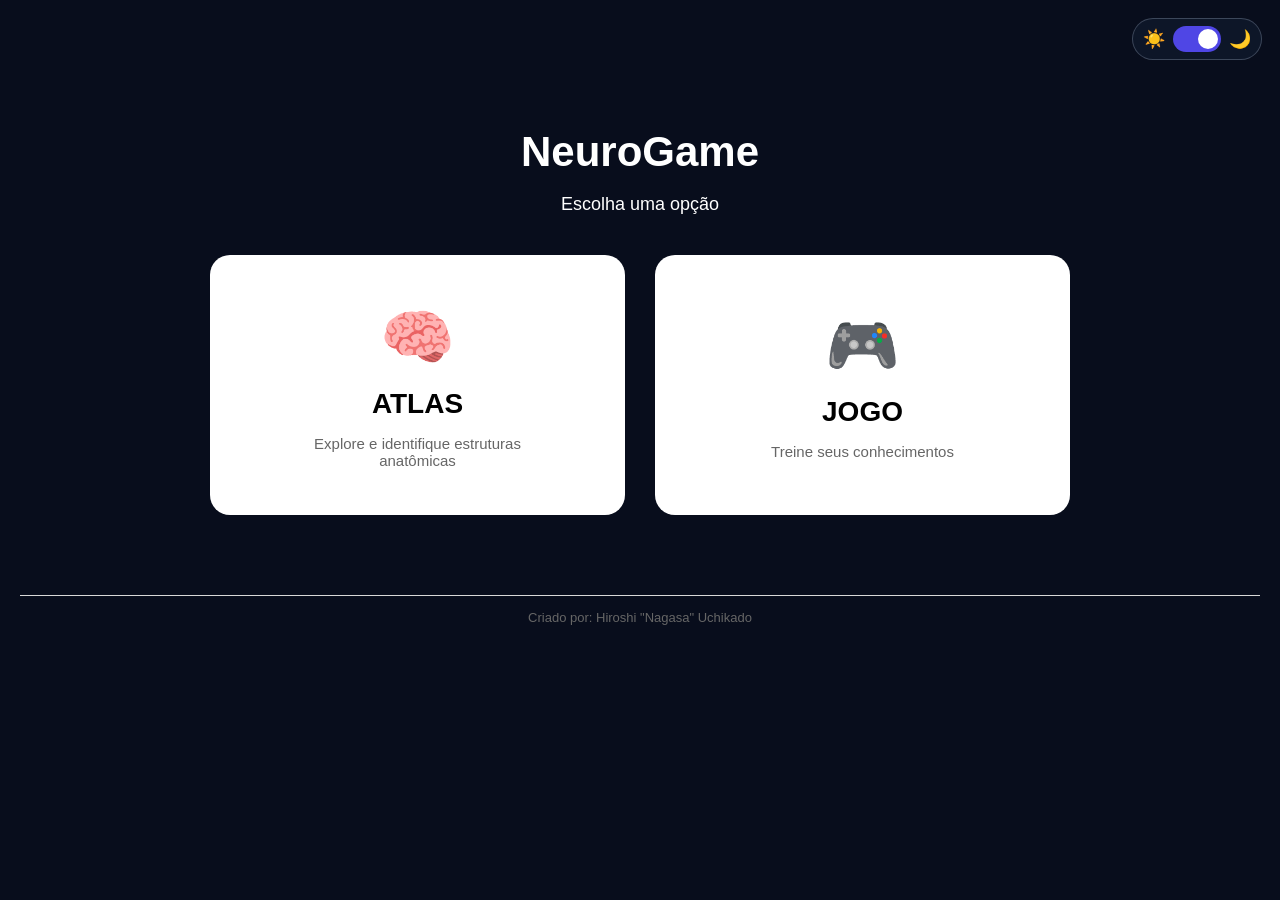
==== commit 0fb2d33f: "TEMA ESCURO E ERRO E ACERTO PROVA" ====
--- a/index.html
+++ b/index.html
@@ -10,7 +10,9 @@
         content="width=device-width, initial-scale=1.0"
     >
 
-    <title>NeuroGame</title>
+    <title>
+        NeuroGame
+    </title>
 
     <link
         rel="stylesheet"
@@ -23,104 +25,228 @@
 <body>
 
 
-<main class="menu-principal">
-
-    <h1>
-        NeuroGame
-    </h1>
-
-    <p>
-        Escolha uma opção
-    </p>
-
-
-    <div class="opcoes-principais">
-
-
-        <button
-            class="opcao-principal"
-            id="abrirAtlas"
-            type="button"
-        >
-
-            <span class="icone-principal">
+    <!-- ==================================================
+         BOTÃO DE TEMA
+         ================================================== -->
+
+    <button
+        id="alternarTema"
+        class="botao-tema"
+        type="button"
+        aria-label="Alternar tema"
+    >
+
+        <span class="icone-sol">
+            ☀️
+        </span>
+
+        <span class="interruptor-tema">
+
+            <span class="bolinha-tema">
+            </span>
+
+        </span>
+
+        <span class="icone-lua">
+            🌙
+        </span>
+
+    </button>
+
+
+    <!-- ==================================================
+         TELA DE CARREGAMENTO
+         ================================================== -->
+
+    <div
+        id="telaCarregamento"
+        class="tela-carregamento"
+    >
+
+        <div class="loading-container">
+
+            <div class="loading-spinner">
+            </div>
+
+            <div class="loading-cerebro">
                 🧠
-            </span>
-
-            <strong>
-                ATLAS
-            </strong>
-
-            <small>
-                Explore e identifique estruturas anatômicas
-            </small>
-
-        </button>
-
-
-        <button
-            class="opcao-principal"
-            id="abrirJogo"
-            type="button"
-        >
-
-            <span class="icone-principal">
-                🎮
-            </span>
-
-            <strong>
-                JOGO
-            </strong>
-
-            <small>
-                Treine seus conhecimentos
-            </small>
-
-        </button>
-
+            </div>
+
+        </div>
+
+        <p>
+            Carregando NeuroGame...
+        </p>
 
     </div>
 
-</main>
-
-
-<script>
-
-    document
-        .getElementById(
-            "abrirAtlas"
-        )
-        .addEventListener(
-            "click",
+
+    <!-- ==================================================
+         MENU PRINCIPAL
+         ================================================== -->
+
+    <main class="menu-principal">
+
+        <h1>
+            NeuroGame
+        </h1>
+
+        <p>
+            Escolha uma opção
+        </p>
+
+
+        <div class="opcoes-principais">
+
+
+            <button
+                class="opcao-principal"
+                id="abrirAtlas"
+                type="button"
+            >
+
+                <span class="icone-principal">
+                    🧠
+                </span>
+
+                <strong>
+                    ATLAS
+                </strong>
+
+                <small>
+                    Explore e identifique estruturas anatômicas
+                </small>
+
+            </button>
+
+
+            <button
+                class="opcao-principal"
+                id="abrirJogo"
+                type="button"
+            >
+
+                <span class="icone-principal">
+                    🎮
+                </span>
+
+                <strong>
+                    JOGO
+                </strong>
+
+                <small>
+                    Treine seus conhecimentos
+                </small>
+
+            </button>
+
+
+        </div>
+
+    </main>
+
+
+    <!-- ==================================================
+         ASSINATURA
+         ================================================== -->
+
+    <footer class="assinatura-site">
+
+        Criado por: Hiroshi "Nagasa" Uchikado
+
+    </footer>
+
+
+    <!-- ==================================================
+         NAVEGAÇÃO
+         ================================================== -->
+
+    <script>
+
+        document
+            .getElementById(
+                "abrirAtlas"
+            )
+            .addEventListener(
+                "click",
+                function() {
+
+                    window.location.href =
+                        "atlas.html";
+
+                }
+            );
+
+
+        document
+            .getElementById(
+                "abrirJogo"
+            )
+            .addEventListener(
+                "click",
+                function() {
+
+                    window.location.href =
+                        "jogo-menu.html";
+
+                }
+            );
+
+    </script>
+
+
+    <!-- ==================================================
+         SCRIPT DO LOADING
+         ================================================== -->
+
+    <script>
+
+        window.addEventListener(
+            "load",
+
             function() {
 
-                window.location.href =
-                    "atlas.html";
+                const tela =
+                    document.getElementById(
+                        "telaCarregamento"
+                    );
+
+
+                if (
+                    !tela
+                ) {
+
+                    return;
+
+                }
+
+
+                tela.classList.add(
+                    "oculta"
+                );
+
+
+                setTimeout(
+                    function() {
+
+                        tela.remove();
+
+                    },
+                    400
+                );
 
             }
         );
 
-
-    document
-        .getElementById(
-            "abrirJogo"
-        )
-        .addEventListener(
-            "click",
-            function() {
-
-                window.location.href =
-                    "jogo-menu.html";
-
-            }
-        );
-
-</script>
-<footer class="assinatura-site">
-
-    Criado por: Hiroshi "Nagasa" Uchikado
-
-</footer>
+    </script>
+
+
+    <!-- ==================================================
+         TEMA
+         ================================================== -->
+
+    <script src="js/tema.js"></script>
+
 
 </body>
 
--- a/style.css
+++ b/style.css
@@ -3011,4 +3011,793 @@
 
     background: #f5f5f5;
 
+}
+
+/* ======================================================
+   TELA DE CARREGAMENTO
+   ====================================================== */
+
+.tela-carregamento {
+
+    position: fixed;
+
+    inset: 0;
+
+    z-index: 99999;
+
+    display: flex;
+
+    flex-direction: column;
+
+    align-items: center;
+
+    justify-content: center;
+
+    gap: 20px;
+
+    background: #f2f2f2;
+
+    transition:
+        opacity 0.35s ease,
+        visibility 0.35s ease;
+
+}
+
+
+.tela-carregamento.oculta {
+
+    opacity: 0;
+
+    visibility: hidden;
+
+    pointer-events: none;
+
+}
+
+
+.loading-container {
+
+    position: relative;
+
+    width: 120px;
+
+    height: 120px;
+
+    display: flex;
+
+    align-items: center;
+
+    justify-content: center;
+
+}
+
+
+.loading-spinner {
+
+    position: absolute;
+
+    width: 110px;
+
+    height: 110px;
+
+    border:
+        5px solid
+        rgba(
+            0,
+            0,
+            0,
+            0.10
+        );
+
+    border-top-color: #222;
+
+    border-radius: 50%;
+
+    animation:
+        girarLoading
+        1s
+        linear
+        infinite;
+
+}
+
+
+.loading-cerebro {
+
+    font-size: 60px;
+
+    animation:
+        pulsarCerebro
+        1.2s
+        ease-in-out
+        infinite;
+
+}
+
+
+.tela-carregamento p {
+
+    margin: 0;
+
+    font-size: 18px;
+
+    font-weight: 700;
+
+}
+
+
+@keyframes girarLoading {
+
+    from {
+
+        transform:
+            rotate(
+                0deg
+            );
+
+    }
+
+
+    to {
+
+        transform:
+            rotate(
+                360deg
+            );
+
+    }
+
+}
+
+
+@keyframes pulsarCerebro {
+
+    0% {
+
+        transform:
+            scale(
+                1
+            );
+
+        opacity: 0.80;
+
+    }
+
+
+    50% {
+
+        transform:
+            scale(
+                1.12
+            );
+
+        opacity: 1;
+
+    }
+
+
+    100% {
+
+        transform:
+            scale(
+                1
+            );
+
+        opacity: 0.80;
+
+    }
+
+}
+
+.tela-carregamento-jogo {
+
+    position: fixed;
+    inset: 0;
+
+    z-index: 99999;
+
+    display: flex;
+    flex-direction: column;
+    align-items: center;
+    justify-content: center;
+
+    gap: 20px;
+
+    background: #f2f2f2;
+
+    transition:
+        opacity 0.35s ease,
+        visibility 0.35s ease;
+}
+
+
+.tela-carregamento-jogo.oculta {
+
+    opacity: 0;
+    visibility: hidden;
+
+    pointer-events: none;
+}
+
+
+.loading-container {
+
+    position: relative;
+
+    width: 120px;
+    height: 120px;
+
+    display: flex;
+    align-items: center;
+    justify-content: center;
+}
+
+
+.loading-spinner {
+
+    position: absolute;
+
+    width: 110px;
+    height: 110px;
+
+    border:
+        5px solid
+        rgba(
+            0,
+            0,
+            0,
+            0.10
+        );
+
+    border-top-color: #222;
+
+    border-radius: 50%;
+
+    animation:
+        girarLoading
+        1s
+        linear
+        infinite;
+}
+
+
+.loading-cerebro {
+
+    font-size: 60px;
+
+    animation:
+        pulsarCerebro
+        1.2s
+        ease-in-out
+        infinite;
+}
+
+
+.tela-carregamento-jogo p {
+
+    margin: 0;
+
+    font-size: 20px;
+
+    font-weight: 700;
+}
+
+
+@keyframes girarLoading {
+
+    from {
+        transform: rotate(0deg);
+    }
+
+    to {
+        transform: rotate(360deg);
+    }
+
+}
+
+
+@keyframes pulsarCerebro {
+
+    0% {
+        transform: scale(1);
+        opacity: 0.8;
+    }
+
+    50% {
+        transform: scale(1.12);
+        opacity: 1;
+    }
+
+    100% {
+        transform: scale(1);
+        opacity: 0.8;
+    }
+
+}
+
+/* ======================================================
+   LOADING GLOBAL
+   ====================================================== */
+
+.tela-carregamento {
+
+    position: fixed;
+    inset: 0;
+
+    z-index: 99999;
+
+    display: flex;
+    flex-direction: column;
+    align-items: center;
+    justify-content: center;
+
+    gap: 20px;
+
+    background: #f2f2f2;
+
+    transition:
+        opacity 0.35s ease,
+        visibility 0.35s ease;
+}
+
+
+.tela-carregamento.oculta {
+
+    opacity: 0;
+    visibility: hidden;
+
+    pointer-events: none;
+}
+
+
+.loading-container {
+
+    position: relative;
+
+    width: 120px;
+    height: 120px;
+
+    display: flex;
+    align-items: center;
+    justify-content: center;
+}
+
+
+.loading-spinner {
+
+    position: absolute;
+
+    width: 110px;
+    height: 110px;
+
+    border:
+        5px solid
+        rgba(
+            0,
+            0,
+            0,
+            0.10
+        );
+
+    border-top-color: #222;
+
+    border-radius: 50%;
+
+    animation:
+        girarLoading
+        1s
+        linear
+        infinite;
+}
+
+
+.loading-cerebro {
+
+    font-size: 60px;
+
+    animation:
+        pulsarCerebro
+        1.2s
+        ease-in-out
+        infinite;
+}
+
+
+.tela-carregamento p {
+
+    margin: 0;
+
+    font-size: 20px;
+
+    font-weight: 700;
+}
+
+
+@keyframes girarLoading {
+
+    from {
+        transform: rotate(0deg);
+    }
+
+    to {
+        transform: rotate(360deg);
+    }
+
+}
+
+
+@keyframes pulsarCerebro {
+
+    0% {
+        transform: scale(1);
+        opacity: 0.8;
+    }
+
+    50% {
+        transform: scale(1.12);
+        opacity: 1;
+    }
+
+    100% {
+        transform: scale(1);
+        opacity: 0.8;
+    }
+
+}
+
+.feedback-didatico {
+    margin-top: 18px;
+    padding: 16px 18px;
+    border-radius: 14px;
+    background: rgba(255, 255, 255, 0.08);
+    border: 1px solid rgba(255, 255, 255, 0.12);
+    text-align: center;
+}
+
+.feedback-didatico .feedback-titulo {
+    font-size: 1.05rem;
+    font-weight: 700;
+    margin-bottom: 10px;
+}
+
+.feedback-didatico .feedback-bloco {
+    margin-top: 8px;
+}
+
+.feedback-didatico .feedback-label {
+    display: block;
+    font-size: 0.85rem;
+    opacity: 0.75;
+    margin-bottom: 4px;
+}
+
+.feedback-didatico .feedback-valor {
+    display: block;
+    font-size: 1.05rem;
+    font-weight: 700;
+}
+
+.feedback-didatico .dica-forca {
+    display: block;
+    margin-top: 8px;
+    padding: 12px;
+    border-radius: 10px;
+    font-size: 1.25rem;
+    font-weight: 700;
+    letter-spacing: 3px;
+    background: rgba(255, 255, 255, 0.06);
+    word-break: break-word;
+}
+
+.feedback-didatico .feedback-pontos {
+    margin-top: 10px;
+    font-size: 0.9rem;
+    opacity: 0.8;
+}
+
+.feedback-correto {
+    border-color: rgba(46, 204, 113, 0.45);
+    background: rgba(46, 204, 113, 0.10);
+}
+
+.feedback-correto .feedback-titulo {
+    color: #2ecc71;
+}
+
+.feedback-correto .feedback-valor {
+    color: #ffffff;
+}
+
+
+.feedback-erro {
+    border-color: rgba(231, 76, 60, 0.35);
+    background: rgba(231, 76, 60, 0.08);
+}
+
+.feedback-erro .feedback-titulo {
+    color: #ff6b6b;
+}
+
+
+/* ==============================
+   CAIXA DA DICA
+   ============================== */
+
+.caixa-dica {
+    margin-top: 14px;
+    padding: 16px;
+    border-radius: 14px;
+
+    background: rgba(255, 255, 255, 0.06);
+
+    border:
+        1px solid
+        rgba(255, 255, 255, 0.12);
+}
+
+
+/* TÍTULO DA DICA */
+
+.dica-cabecalho {
+    margin-bottom: 14px;
+
+    font-size: 0.9rem;
+    font-weight: 700;
+
+    opacity: 0.8;
+
+    text-transform: uppercase;
+    letter-spacing: 0.08em;
+}
+
+
+/* PALAVRA ESTILO FORCA */
+
+.dica-forca {
+    display: block;
+
+    padding: 14px 10px;
+
+    font-size: 1.35rem;
+    font-weight: 700;
+
+    line-height: 1.8;
+
+    letter-spacing: 4px;
+
+    text-align: center;
+
+    word-break: break-word;
+
+    border-radius: 10px;
+
+    background:
+        rgba(0, 0, 0, 0.18);
+}
+
+
+/* NÚMERO DA TENTATIVA */
+
+.dica-tentativa {
+    margin-top: 10px;
+
+    font-size: 0.8rem;
+
+    opacity: 0.65;
+
+    text-align: center;
+}
+
+
+/* ==========================================
+   CORREÇÃO FINAL DA PROVA
+   ========================================== */
+
+.tabela-correcao-container {
+    width: 100%;
+    margin-top: 16px;
+    overflow-x: auto;
+    border-radius: 12px;
+}
+
+
+.tabela-correcao-prova {
+    width: 100%;
+    min-width: 650px;
+    border-collapse: collapse;
+    overflow: hidden;
+}
+
+
+.tabela-correcao-prova th,
+.tabela-correcao-prova td {
+    padding: 12px 14px;
+    text-align: left;
+    vertical-align: middle;
+    border-bottom: 1px solid rgba(255, 255, 255, 0.1);
+}
+
+
+.tabela-correcao-prova th {
+    font-size: 0.85rem;
+    text-transform: uppercase;
+    letter-spacing: 0.04em;
+    background: rgba(255, 255, 255, 0.08);
+}
+
+
+.tabela-correcao-prova td {
+    font-size: 0.9rem;
+}
+
+
+.tabela-correcao-prova tbody tr:hover {
+    background: rgba(255, 255, 255, 0.04);
+}
+
+
+.resultado-correto {
+    font-weight: 700;
+}
+
+
+.resultado-errado {
+    font-weight: 700;
+}
+
+
+.resultado-tempo {
+    font-weight: 700;
+}
+
+/* ======================================================
+   SELETOR DE TEMA
+   ====================================================== */
+
+.botao-tema {
+    position: fixed;
+    top: 18px;
+    right: 18px;
+
+    z-index: 9999;
+
+    display: flex;
+    align-items: center;
+    justify-content: center;
+    gap: 8px;
+
+    padding: 7px 10px;
+
+    border: 1px solid rgba(148, 163, 184, 0.35);
+    border-radius: 999px;
+
+    background: rgba(15, 23, 42, 0.92);
+
+    cursor: pointer;
+}
+
+
+.interruptor-tema {
+    position: relative;
+
+    display: block;
+
+    width: 48px;
+    height: 26px;
+
+    border-radius: 999px;
+
+    background: #4f46e5;
+}
+
+
+.bolinha-tema {
+    position: absolute;
+
+    top: 3px;
+    left: 25px;
+
+    width: 20px;
+    height: 20px;
+
+    border-radius: 50%;
+
+    background: white;
+
+    transition:
+        left 0.25s ease;
+}
+
+
+.botao-tema.claro
+.bolinha-tema {
+    left: 3px;
+}
+
+
+.icone-sol,
+.icone-lua {
+    font-size: 18px;
+}
+
+
+/* ======================================================
+   TEMA ESCURO
+   ====================================================== */
+
+html.tema-escuro,
+html.tema-escuro body {
+    background: #080d1c;
+    color: #f8fafc;
+}
+
+
+/* ======================================================
+   TEMA CLARO
+   ====================================================== */
+
+html.tema-claro,
+html.tema-claro body {
+    background: #f4f7fb;
+    color: #1e293b;
+}
+
+
+html.tema-claro .game {
+    color: #1e293b;
+}
+
+
+html.tema-claro h1,
+html.tema-claro h2,
+html.tema-claro h3,
+html.tema-claro p {
+    color: #1e293b;
+}
+
+
+html.tema-claro .botao-categoria,
+html.tema-claro .botao-modo,
+html.tema-claro .card-mapa {
+    background: #ffffff;
+    color: #1e293b;
+}
+
+
+html.tema-claro .botao-acao {
+    background: #e2e8f0;
+    color: #1e293b;
+}
+
+
+html.tema-claro .painel {
+    background: #ffffff;
+    color: #1e293b;
+}
+
+
+html.tema-claro input,
+html.tema-claro select {
+    background: #ffffff;
+    color: #1e293b;
+}
+
+html.tema-escuro body {
+    background: #080d1c;
+    color: white;
+}
+
+html.tema-claro body {
+    background: #f5f7fb;
+    color: #1e293b;
+}
+
+html.tema-claro .menu-principal,
+html.tema-claro .game {
+    color: #1e293b;
+}
+
+html.tema-escuro .menu-principal,
+html.tema-escuro .game {
+    color: white;
 }
